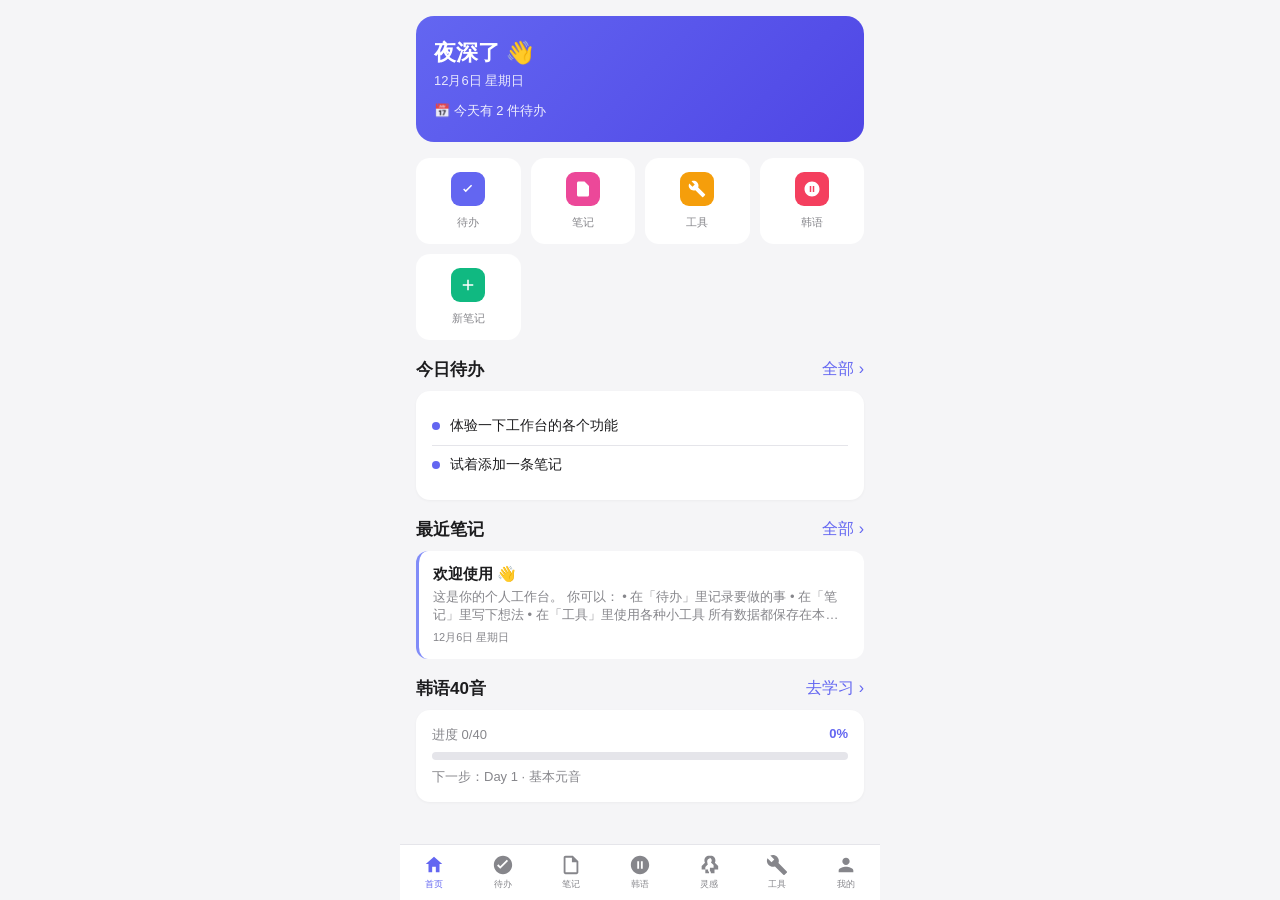
==== index.html @ ff715d76 "fix: 将项目文件移到仓库根目录" ====
<!DOCTYPE html>
<html lang="zh-CN">
<head>
  <meta charset="UTF-8">
  <meta name="viewport" content="width=device-width, initial-scale=1.0, maximum-scale=1.0, user-scalable=no, viewport-fit=cover">
  <meta name="apple-mobile-web-app-capable" content="yes">
  <meta name="apple-mobile-web-app-status-bar-style" content="black-translucent">
  <meta name="theme-color" content="#6366f1">
  <title>我的工作台</title>
  <link rel="stylesheet" href="styles.css?v=2">
  <link rel="preconnect" href="https://fonts.googleapis.com">
</head>
<body>
  <div id="app">
    <!-- 状态栏占位 -->
    <div class="statusbar-safe"></div>

    <!-- 主内容区 -->
    <main class="content" id="content">
      <!-- 各个 Tab 页面会在这里渲染 -->
    </main>

    <!-- 底部 Tab 栏 -->
    <nav class="tabbar" id="tabbar">
      <button class="tab-item active" data-tab="home">
        <svg viewBox="0 0 24 24" class="tab-icon"><path fill="currentColor" d="M12 3l9 8h-3v9h-4v-6h-4v6H6v-9H3l9-8z"/></svg>
        <span>首页</span>
      </button>
      <button class="tab-item" data-tab="todo">
        <svg viewBox="0 0 24 24" class="tab-icon"><path fill="currentColor" d="M9 16.2l-3.5-3.5 1.4-1.4L9 13.4l7.1-7.1 1.4 1.4L9 16.2zM12 2C6.5 2 2 6.5 2 12s4.5 10 10 10 10-4.5 10-10S17.5 2 12 2z"/></svg>
        <span>待办</span>
      </button>
      <button class="tab-item" data-tab="notes">
        <svg viewBox="0 0 24 24" class="tab-icon"><path fill="currentColor" d="M14 2H6c-1.1 0-2 .9-2 2v16c0 1.1.9 2 2 2h12c1.1 0 2-.9 2-2V8l-6-6zm4 18H6V4h7v5h5v11z"/></svg>
        <span>笔记</span>
      </button>
      <button class="tab-item" data-tab="korean">
        <svg viewBox="0 0 24 24" class="tab-icon"><path fill="currentColor" d="M12 2C6.5 2 2 6.5 2 12s4.5 10 10 10 10-4.5 10-10S17.5 2 12 2zm-1 14H9V8h2v8zm4 0h-2V8h2v8z"/></svg>
        <span>韩语</span>
      </button>
      <button class="tab-item" data-tab="inspire">
        <svg viewBox="0 0 24 24" class="tab-icon"><path fill="currentColor" d="M12 2C9.24 2 7 4.24 7 7c0 .89.23 1.72.63 2.45L4 13.08V17h4v4h4v-2h2v2h4v-4h4v-3.92l-3.63-3.63c.4-.73.63-1.56.63-2.45 0-2.76-2.24-5-5-5zm0 2c1.66 0 3 1.34 3 3 0 .56-.15 1.08-.42 1.54l-.42.7 2.84 2.84V15h-4v4h-2v-2H8v-2.92l2.84-2.84-.42-.7C10.15 9.08 10 8.56 10 8c0-1.66 1.34-3 3-3z"/></svg>
        <span>灵感</span>
      </button>
      <button class="tab-item" data-tab="tools">
        <svg viewBox="0 0 24 24" class="tab-icon"><path fill="currentColor" d="M22.7 19l-9.1-9.1c.9-2.3.4-5-1.5-6.9-2-2-5-2.4-7.4-1.3L9 6 6 9 1.6 4.7C.4 7.1.9 10.1 2.9 12.1c1.9 1.9 4.6 2.4 6.9 1.5l9.1 9.1c.4.4 1 .4 1.4 0l2.3-2.3c.5-.4.5-1.1.1-1.4z"/></svg>
        <span>工具</span>
      </button>
      <button class="tab-item" data-tab="me">
        <svg viewBox="0 0 24 24" class="tab-icon"><path fill="currentColor" d="M12 12c2.2 0 4-1.8 4-4s-1.8-4-4-4-4 1.8-4 4 1.8 4 4 4zm0 2c-2.7 0-8 1.3-8 4v2h16v-2c0-2.7-5.3-4-8-4z"/></svg>
        <span>我的</span>
      </button>
    </nav>

    <!-- 底部安全区 -->
    <div class="home-indicator"></div>
  </div>

  <!-- 全局 toast -->
  <div class="toast" id="toast"></div>

  <script src="hangul-data.js?v=3"></script>
  <script src="inspire-data.js"></script>
  <script src="app.js?v=3"></script>
</body>
</html>
---- styles.css ----
/* ===== 全局重置 ===== */
* {
  margin: 0;
  padding: 0;
  box-sizing: border-box;
  -webkit-tap-highlight-color: transparent;
}

:root {
  --primary: #6366f1;
  --primary-light: #818cf8;
  --primary-dark: #4f46e5;
  --bg: #f5f5f7;
  --card: #ffffff;
  --text: #1d1d1f;
  --text-secondary: #86868b;
  --border: #e5e5ea;
  --danger: #ff3b30;
  --success: #34c759;
  --warning: #ff9500;
  --tabbar-h: 56px;
  --safe-top: env(safe-area-inset-top, 0px);
  --safe-bottom: env(safe-area-inset-bottom, 0px);
}

html, body {
  height: 100%;
  font-family: -apple-system, BlinkMacSystemFont, "PingFang SC", "Helvetica Neue", "Segoe UI", Roboto, sans-serif;
  font-size: 16px;
  color: var(--text);
  background: var(--bg);
  overflow: hidden;
  -webkit-font-smoothing: antialiased;
}

#app {
  display: flex;
  flex-direction: column;
  height: 100vh;
  height: 100dvh;
  max-width: 480px;
  margin: 0 auto;
  background: var(--bg);
  position: relative;
}

/* ===== 状态栏占位 ===== */
.statusbar-safe {
  height: var(--safe-top);
  background: var(--primary);
  flex-shrink: 0;
}

/* ===== 主内容区 ===== */
.content {
  flex: 1;
  overflow-y: auto;
  overflow-x: hidden;
  -webkit-overflow-scrolling: touch;
  padding-bottom: calc(var(--tabbar-h) + var(--safe-bottom) + 8px);
}

.content::-webkit-scrollbar { display: none; }

/* 页面通用 */
.page { padding: 16px; display: none; animation: fadeIn .25s ease; }
.page.active { display: block; }

@keyframes fadeIn {
  from { opacity: 0; transform: translateY(6px); }
  to { opacity: 1; transform: translateY(0); }
}

.page-title {
  font-size: 28px;
  font-weight: 700;
  margin-bottom: 4px;
  letter-spacing: -0.5px;
}
.page-subtitle {
  font-size: 14px;
  color: var(--text-secondary);
  margin-bottom: 20px;
}

/* ===== 卡片 ===== */
.card {
  background: var(--card);
  border-radius: 14px;
  padding: 16px;
  margin-bottom: 12px;
  box-shadow: 0 1px 3px rgba(0,0,0,0.04);
}

/* ===== 首页 ===== */
.greeting-card {
  background: linear-gradient(135deg, var(--primary) 0%, var(--primary-dark) 100%);
  color: #fff;
  border-radius: 18px;
  padding: 22px 18px;
  margin-bottom: 16px;
}
.greeting-card .hello { font-size: 22px; font-weight: 700; margin-bottom: 4px; }
.greeting-card .date { font-size: 13px; opacity: .85; }
.greeting-card .weather { margin-top: 12px; font-size: 13px; opacity: .9; display: flex; align-items: center; gap: 6px; }

.quick-grid {
  display: grid;
  grid-template-columns: repeat(4, 1fr);
  gap: 10px;
  margin-bottom: 16px;
}
.quick-item {
  background: var(--card);
  border-radius: 14px;
  padding: 14px 6px;
  text-align: center;
  cursor: pointer;
  transition: transform .12s;
  border: none;
  font: inherit;
  color: var(--text);
}
.quick-item:active { transform: scale(.94); }
.quick-item .qi-icon {
  width: 34px; height: 34px;
  border-radius: 9px;
  display: flex; align-items: center; justify-content: center;
  margin: 0 auto 6px;
  color: #fff;
}
.quick-item .qi-icon svg { width: 18px; height: 18px; fill: currentColor; }
.quick-item span { font-size: 11px; color: var(--text-secondary); }

.section-header {
  display: flex; justify-content: space-between; align-items: center;
  margin: 18px 0 10px;
}
.section-header h3 { font-size: 17px; font-weight: 600; }
.section-header .more { font-size: 13px; color: var(--primary); background: none; border: none; font: inherit; }

/* 待办列表预览 */
.todo-preview-item {
  display: flex; align-items: center; gap: 10px;
  padding: 10px 0;
  border-bottom: 1px solid var(--border);
}
.todo-preview-item:last-child { border-bottom: none; }
.todo-preview-item .dot { width: 8px; height: 8px; border-radius: 50%; background: var(--primary); flex-shrink: 0; }
.todo-preview-item.done .dot { background: var(--success); }
.todo-preview-item .txt { flex: 1; font-size: 14px; }
.todo-preview-item.done .txt { color: var(--text-secondary); text-decoration: line-through; }

/* ===== 待办页 ===== */
.todo-input-row {
  display: flex; gap: 8px; margin-bottom: 14px;
}
.todo-input-row input {
  flex: 1;
  border: 1.5px solid var(--border);
  border-radius: 10px;
  padding: 11px 14px;
  font-size: 15px;
  font-family: inherit;
  background: var(--card);
  color: var(--text);
  outline: none;
  transition: border-color .2s;
}
.todo-input-row input:focus { border-color: var(--primary); }
.todo-input-row button {
  background: var(--primary); color: #fff;
  border: none; border-radius: 10px;
  padding: 0 18px; font-size: 15px; font-weight: 600;
  font-family: inherit; cursor: pointer;
}
.todo-input-row button:active { background: var(--primary-dark); }

.todo-list { list-style: none; }
.todo-item {
  display: flex; align-items: center; gap: 12px;
  background: var(--card);
  border-radius: 12px;
  padding: 13px 14px;
  margin-bottom: 8px;
  animation: slideIn .2s ease;
}
@keyframes slideIn { from { opacity: 0; transform: translateX(-8px); } to { opacity: 1; transform: translateX(0); } }
.todo-item .check {
  width: 22px; height: 22px;
  border: 2px solid var(--border);
  border-radius: 50%;
  flex-shrink: 0;
  cursor: pointer;
  display: flex; align-items: center; justify-content: center;
  transition: all .2s;
}
.todo-item .check.done {
  background: var(--success); border-color: var(--success);
}
.todo-item .check.done svg { width: 12px; height: 12px; fill: #fff; }
.todo-item .check:not(.done) svg { display: none; }
.todo-item .todo-text { flex: 1; font-size: 15px; line-height: 1.4; }
.todo-item.done .todo-text { color: var(--text-secondary); text-decoration: line-through; }
.todo-item .del {
  background: none; border: none; color: var(--danger);
  font-size: 20px; cursor: pointer; padding: 4px 8px;
  opacity: 0; transition: opacity .2s;
}
.todo-item:active .del, .todo-item:hover .del { opacity: .7; }

.todo-empty {
  text-align: center; padding: 60px 20px; color: var(--text-secondary);
}
.todo-empty svg { width: 56px; height: 56px; fill: var(--border); margin-bottom: 12px; }

.todo-filter {
  display: flex; gap: 8px; margin-bottom: 14px; overflow-x: auto;
}
.todo-filter button {
  background: var(--card); border: 1px solid var(--border);
  border-radius: 16px; padding: 6px 14px; font-size: 13px;
  font-family: inherit; color: var(--text-secondary); white-space: nowrap; cursor: pointer;
}
.todo-filter button.active { background: var(--primary); color: #fff; border-color: var(--primary); }

/* ===== 笔记页 ===== */
.note-new {
  width: 100%; background: var(--primary); color: #fff;
  border: none; border-radius: 12px; padding: 13px;
  font-size: 15px; font-weight: 600; font-family: inherit;
  margin-bottom: 14px; cursor: pointer;
}
.note-new:active { background: var(--primary-dark); }

.note-item {
  background: var(--card); border-radius: 12px;
  padding: 14px; margin-bottom: 10px; cursor: pointer;
  border-left: 3px solid var(--primary-light);
}
.note-item .note-title { font-size: 15px; font-weight: 600; margin-bottom: 4px; }
.note-item .note-preview { font-size: 13px; color: var(--text-secondary); line-height: 1.4;
  display: -webkit-box; -webkit-line-clamp: 2; -webkit-box-orient: vertical; overflow: hidden; }
.note-item .note-date { font-size: 11px; color: var(--text-secondary); margin-top: 6px; }

/* 笔记编辑弹层 */
.modal-mask {
  position: fixed; inset: 0; background: rgba(0,0,0,.4);
  display: none; align-items: flex-end; justify-content: center;
  z-index: 100;
}
.modal-mask.show { display: flex; }
.modal {
  background: var(--card); width: 100%; max-width: 480px;
  border-radius: 18px 18px 0 0; padding: 18px;
  padding-bottom: calc(18px + var(--safe-bottom));
  animation: slideUp .25s ease;
}
@keyframes slideUp { from { transform: translateY(100%); } to { transform: translateY(0); } }
.modal-handle { width: 36px; height: 4px; background: var(--border); border-radius: 2px; margin: 0 auto 14px; }
.modal h3 { font-size: 17px; margin-bottom: 12px; text-align: center; }
.modal input, .modal textarea {
  width: 100%; border: 1.5px solid var(--border); border-radius: 10px;
  padding: 11px 14px; font-size: 15px; font-family: inherit;
  margin-bottom: 10px; background: var(--bg); color: var(--text); outline: none;
  resize: none;
}
.modal input:focus, .modal textarea:focus { border-color: var(--primary); }
.modal textarea { min-height: 140px; line-height: 1.5; }
.modal-actions { display: flex; gap: 10px; margin-top: 6px; }
.modal-actions button {
  flex: 1; padding: 12px; border-radius: 10px; font-size: 15px;
  font-weight: 600; font-family: inherit; cursor: pointer; border: none;
}
.btn-cancel { background: var(--bg); color: var(--text-secondary); }
.btn-save { background: var(--primary); color: #fff; }

/* ===== 工具页 ===== */
.tool-grid {
  display: grid; grid-template-columns: repeat(2, 1fr); gap: 12px;
}
.tool-card {
  background: var(--card); border-radius: 14px; padding: 18px 14px;
  text-align: center; cursor: pointer; transition: transform .12s;
  border: none; font: inherit; color: var(--text);
}
.tool-card:active { transform: scale(.95); }
.tool-card .tc-icon {
  width: 44px; height: 44px; border-radius: 12px;
  margin: 0 auto 10px; display: flex; align-items: center; justify-content: center;
  color: #fff;
}
.tool-card .tc-icon svg { width: 22px; height: 22px; fill: currentColor; }
.tool-card .tc-name { font-size: 14px; font-weight: 600; margin-bottom: 2px; }
.tool-card .tc-desc { font-size: 11px; color: var(--text-secondary); }

/* 工具结果展示 */
.tool-result {
  background: var(--card); border-radius: 12px; padding: 16px;
  margin-top: 14px; font-size: 14px; line-height: 1.6; white-space: pre-wrap;
  display: none;
}
.tool-result.show { display: block; }

/* ===== 我的页 ===== */
.profile-card {
  display: flex; align-items: center; gap: 14px;
  background: linear-gradient(135deg, var(--primary) 0%, var(--primary-dark) 100%);
  color: #fff; border-radius: 18px; padding: 20px; margin-bottom: 16px;
}
.avatar {
  width: 56px; height: 56px; border-radius: 50%;
  background: rgba(255,255,255,.25); display: flex; align-items: center; justify-content: center;
  font-size: 24px; font-weight: 700;
}
.profile-info .name { font-size: 18px; font-weight: 700; }
.profile-info .sub { font-size: 12px; opacity: .85; margin-top: 2px; }

.stats-row { display: flex; gap: 10px; margin-bottom: 16px; }
.stat-card {
  flex: 1; background: var(--card); border-radius: 14px; padding: 14px; text-align: center;
}
.stat-card .num { font-size: 24px; font-weight: 700; color: var(--primary); }
.stat-card .label { font-size: 12px; color: var(--text-secondary); margin-top: 2px; }

.menu-list { background: var(--card); border-radius: 14px; overflow: hidden; }
.menu-item {
  display: flex; align-items: center; gap: 12px;
  padding: 14px 16px; border-bottom: 1px solid var(--border);
  cursor: pointer; font-size: 15px;
}
.menu-item:last-child { border-bottom: none; }
.menu-item:active { background: var(--bg); }
.menu-item .mi-icon { width: 28px; height: 28px; border-radius: 7px; display: flex; align-items: center; justify-content: center; color: #fff; }
.menu-item .mi-icon svg { width: 15px; height: 15px; fill: currentColor; }
.menu-item .mi-text { flex: 1; }
.menu-item .mi-arrow { color: var(--text-secondary); font-size: 18px; }

/* ===== 底部 Tab 栏 ===== */
.tabbar {
  display: flex;
  height: var(--tabbar-h);
  background: rgba(255,255,255,.92);
  backdrop-filter: blur(20px);
  -webkit-backdrop-filter: blur(20px);
  border-top: 0.5px solid var(--border);
  flex-shrink: 0;
  position: relative;
  z-index: 10;
}
.tab-item {
  flex: 1;
  display: flex; flex-direction: column; align-items: center; justify-content: center;
  gap: 2px;
  background: none; border: none;
  color: var(--text-secondary);
  cursor: pointer;
  font-family: inherit;
  transition: color .15s;
}
.tab-item .tab-icon { width: 22px; height: 22px; fill: currentColor; }
.tab-item span { font-size: 9px; }
.tab-item.active { color: var(--primary); }

.home-indicator { height: var(--safe-bottom); background: rgba(255,255,255,.92); flex-shrink: 0; }

/* ===== Toast ===== */
.toast {
  position: fixed; bottom: calc(var(--tabbar-h) + var(--safe-bottom) + 24px);
  left: 50%; transform: translateX(-50%) translateY(20px);
  background: rgba(0,0,0,.78); color: #fff;
  padding: 10px 20px; border-radius: 20px;
  font-size: 14px; opacity: 0; pointer-events: none;
  transition: all .25s; z-index: 200;
  max-width: 80%; text-align: center;
}
.toast.show { opacity: 1; transform: translateX(-50%) translateY(0); }

/* 颜色辅助 */
.bg-indigo { background: #6366f1; }
.bg-pink { background: #ec4899; }
.bg-green { background: #10b981; }
.bg-orange { background: #f59e0b; }
.bg-blue { background: #3b82f6; }
.bg-purple { background: #8b5cf6; }
.bg-cyan { background: #06b6d4; }
.bg-red { background: #ef4444; }
.bg-teal { background: #14b8a6; }
.bg-rose { background: #f43f5e; }

/* ===== 韩语学习页 ===== */
.kr-overview {
  background: linear-gradient(135deg, #f43f5e 0%, #be123c 100%);
  color: #fff; border-radius: 18px; padding: 22px 18px; margin-bottom: 16px;
}
.kr-overview .kr-title { font-size: 22px; font-weight: 700; margin-bottom: 4px; }
.kr-overview .kr-sub { font-size: 13px; opacity: .85; margin-bottom: 14px; }
.kr-progress { background: rgba(255,255,255,.2); border-radius: 10px; height: 8px; overflow: hidden; margin-bottom: 6px; }
.kr-progress-bar { background: #fff; height: 100%; border-radius: 10px; transition: width .4s ease; }
.kr-progress-text { font-size: 12px; opacity: .9; display: flex; justify-content: space-between; }

.kr-day-list { display: flex; flex-direction: column; gap: 10px; }
.kr-day-card {
  background: var(--card); border-radius: 14px; padding: 14px 16px;
  display: flex; align-items: center; gap: 12px; cursor: pointer;
  transition: transform .12s; border: 1.5px solid transparent;
}
.kr-day-card:active { transform: scale(.98); }
.kr-day-card.done { border-color: var(--success); background: #f0fdf4; }
.kr-day-card.current { border-color: var(--primary); }
.kr-day-card.locked { opacity: .5; }
.kr-day-num {
  width: 40px; height: 40px; border-radius: 12px; flex-shrink: 0;
  display: flex; align-items: center; justify-content: center;
  font-size: 16px; font-weight: 700; color: #fff; background: var(--text-secondary);
}
.kr-day-card.done .kr-day-num { background: var(--success); }
.kr-day-card.current .kr-day-num { background: var(--primary); }
.kr-day-info { flex: 1; min-width: 0; }
.kr-day-info .kr-day-title { font-size: 15px; font-weight: 600; }
.kr-day-info .kr-day-meta { font-size: 12px; color: var(--text-secondary); margin-top: 2px; }
.kr-day-status { font-size: 20px; }

/* 字母卡片区 */
.kr-section-title { font-size: 17px; font-weight: 600; margin: 18px 0 12px; }
.kr-letters { display: grid; grid-template-columns: repeat(2, 1fr); gap: 10px; }
.kr-letter-card {
  background: var(--card); border-radius: 14px; padding: 16px 12px;
  text-align: center; position: relative; cursor: pointer;
  transition: transform .12s; border: 1.5px solid transparent;
}
.kr-letter-card:active { transform: scale(.95); }
.kr-letter-card.flipped { background: linear-gradient(135deg, #f43f5e 0%, #be123c 100%); color: #fff; }
.kr-letter-card.flipped .kr-lc-sound,
.kr-letter-card.flipped .kr-lc-roman,
.kr-letter-card.flipped .kr-lc-ex { color: rgba(255,255,255,.9); }
.kr-lc-letter { font-size: 40px; font-weight: 700; line-height: 1; margin-bottom: 6px; }
.kr-lc-sound { font-size: 13px; color: var(--text-secondary); }
.kr-lc-roman { font-size: 12px; color: var(--primary); font-weight: 600; margin-top: 2px; }
.kr-lc-ex { font-size: 11px; color: var(--text-secondary); margin-top: 6px; line-height: 1.3; }
.kr-lc-zh { font-size: 16px; font-weight: 700; color: #fef08a; margin-top: 4px; }
.kr-lc-tip { font-size: 11px; color: rgba(255,255,255,.75); margin-top: 4px; line-height: 1.35; padding: 0 2px; }
.kr-lc-type { position: absolute; top: 6px; right: 8px; font-size: 9px; color: var(--text-secondary); background: var(--bg); padding: 1px 6px; border-radius: 8px; }

.kr-tip {
  background: #fff7ed; border-left: 3px solid #f59e0b;
  border-radius: 8px; padding: 12px 14px; margin-bottom: 14px;
  font-size: 13px; line-height: 1.5; color: #92400e;
}

.kr-practice-list { display: flex; flex-direction: column; gap: 8px; }
.kr-practice-item {
  background: var(--card); border-radius: 12px; padding: 14px;
  display: flex; align-items: center; gap: 14px;
}
.kr-practice-item .kr-pw { font-size: 28px; font-weight: 700; min-width: 80px; }
.kr-practice-item .kr-pi { flex: 1; }
.kr-practice-item .kr-pr { font-size: 13px; color: var(--primary); font-weight: 600; }
.kr-practice-item .kr-pm { font-size: 12px; color: var(--text-secondary); margin-top: 2px; }

.kr-complete-btn {
  width: 100%; background: var(--success); color: #fff;
  border: none; border-radius: 12px; padding: 14px;
  font-size: 15px; font-weight: 600; font-family: inherit;
  margin-top: 16px; cursor: pointer;
}
.kr-complete-btn:active { background: #059669; }
.kr-complete-btn:disabled { background: var(--border); color: var(--text-secondary); cursor: not-allowed; }

.kr-back {
  background: none; border: none; color: var(--primary);
  font-size: 14px; font-family: inherit; margin-bottom: 12px; cursor: pointer;
  display: flex; align-items: center; gap: 4px;
}

.kr-quiz { background: var(--card); border-radius: 14px; padding: 18px; margin-top: 14px; }
.kr-quiz-q { font-size: 15px; margin-bottom: 14px; text-align: center; }
.kr-quiz-letter { font-size: 56px; font-weight: 700; text-align: center; color: var(--primary); margin: 8px 0 18px; }
.kr-quiz-options { display: grid; grid-template-columns: 1fr 1fr; gap: 8px; }
.kr-quiz-opt {
  background: var(--bg); border: 1.5px solid var(--border); border-radius: 10px;
  padding: 12px; font-size: 14px; font-family: inherit; cursor: pointer;
  transition: all .15s;
}
.kr-quiz-opt:active { transform: scale(.96); }
.kr-quiz-opt.correct { background: #f0fdf4; border-color: var(--success); color: var(--success); }
.kr-quiz-opt.wrong { background: #fef2f2; border-color: var(--danger); color: var(--danger); }

/* 字母卡内朗读按钮 */
.kr-card-speak {
  background: rgba(255,255,255,.25);
  border: 1px solid rgba(255,255,255,.4);
  color: #fff;
  border-radius: 14px;
  padding: 5px 12px;
  font-size: 12px;
  font-family: inherit;
  margin-top: 8px;
  cursor: pointer;
}
.kr-card-speak:active { transform: scale(.92); }

/* 练习词朗读按钮 */
.kr-play-btn {
  background: var(--bg);
  border: none;
  border-radius: 50%;
  width: 38px; height: 38px;
  font-size: 18px;
  cursor: pointer;
  flex-shrink: 0;
  transition: transform .12s;
}
.kr-play-btn:active { transform: scale(.88); background: var(--primary); color: #fff; }

.kr-quiz-play {
  background: var(--primary) !important;
  color: #fff !important;
}
.kr-quiz-play:active { transform: scale(.9); }

/* ===== 跟读录音对比 ===== */
.kr-card-actions {
  display: flex; gap: 4px; justify-content: center; margin-top: 8px;
}
.kr-card-actions .kr-card-speak,
.kr-card-actions .kr-card-rec,
.kr-card-actions .kr-card-raw {
  background: rgba(255,255,255,.25);
  border: 1px solid rgba(255,255,255,.4);
  color: #fff;
  border-radius: 12px;
  padding: 5px 4px;
  font-size: 10px;
  font-family: inherit;
  cursor: pointer;
  flex: 1;
}
.kr-card-actions .kr-card-speak:active,
.kr-card-actions .kr-card-rec:active,
.kr-card-actions .kr-card-raw:active { transform: scale(.92); }

.kr-practice-actions { display: flex; gap: 6px; flex-shrink: 0; }
.kr-rec-sm { background: #fef2f2 !important; }
.kr-rec-sm:active { background: var(--danger) !important; color: #fff !important; }

/* 录音面板 */
.rec-panel { max-height: 85vh; overflow-y: auto; }

.rec-letter-display {
  display: flex; align-items: center; gap: 16px;
  background: linear-gradient(135deg, #f43f5e 0%, #be123c 100%);
  color: #fff; border-radius: 14px; padding: 16px; margin-bottom: 14px;
}
.rec-letter-big { font-size: 48px; font-weight: 700; line-height: 1; }
.rec-letter-info { flex: 1; }
.rec-letter-info .rec-roman { font-size: 15px; font-weight: 600; opacity: .95; }
.rec-letter-info .rec-sound { font-size: 13px; opacity: .85; margin: 2px 0; }
.rec-letter-info .rec-ex { font-size: 12px; opacity: .75; }

.rec-wave-wrap {
  background: #1e1b4b; border-radius: 12px; padding: 8px;
  margin-bottom: 14px; min-height: 96px;
  display: flex; flex-direction: column; align-items: center; justify-content: center;
  position: relative;
}
.rec-wave-wrap canvas { width: 100%; max-width: 280px; height: 80px; border-radius: 8px; }
.rec-wave-placeholder {
  position: absolute; color: #818cf8; font-size: 13px;
}

.rec-controls { display: flex; gap: 8px; flex-wrap: wrap; margin-bottom: 12px; }
.rec-btn {
  flex: 1; min-width: 72px;
  border: none; border-radius: 10px; padding: 10px 6px;
  font-size: 13px; font-weight: 600; font-family: inherit; cursor: pointer;
  transition: transform .12s;
}
.rec-btn:active { transform: scale(.96); }
.rec-btn-primary { background: var(--primary); color: #fff; }
.rec-btn-danger { background: var(--danger); color: #fff; width: 100%; flex: none; }
.rec-btn-ghost { background: var(--bg); color: var(--text); border: 1.5px solid var(--border); }

.rec-tip {
  background: #eff6ff; border-left: 3px solid #3b82f6;
  border-radius: 8px; padding: 10px 12px; margin-bottom: 12px;
  font-size: 12px; line-height: 1.5; color: #1e40af;
}

/* ===== 灵感页 ===== */
.inspire-concept-card {
  background: linear-gradient(135deg, #7c3aed 0%, #ec4899 100%);
  color: #fff; border-radius: 18px; padding: 20px 18px; margin-bottom: 16px;
}
.inspire-concept-label { font-size: 12px; opacity: .85; margin-bottom: 6px; }
.inspire-concept-title { font-size: 22px; font-weight: 700; margin-bottom: 8px; }
.inspire-concept-desc { font-size: 13px; line-height: 1.6; opacity: .95; }

.inspire-art-card {
  background: var(--card); border-radius: 14px; overflow: hidden;
  margin-bottom: 12px; box-shadow: 0 1px 3px rgba(0,0,0,.06);
}
.inspire-art-card img { width: 100%; display: block; max-height: 300px; object-fit: cover; background: #f3f4f6; }
.inspire-art-info { padding: 12px 14px; }
.inspire-art-title { font-size: 15px; font-weight: 600; margin-bottom: 2px; }
.inspire-art-artist { font-size: 12px; color: var(--text-secondary); line-height: 1.4; }
.inspire-art-meta { font-size: 11px; color: var(--text-secondary); margin-top: 4px; }

.inspire-photo-card {
  background: var(--card); border-radius: 14px; overflow: hidden;
  margin-bottom: 16px; box-shadow: 0 1px 3px rgba(0,0,0,.06);
}
.inspire-photo-info { padding: 10px 14px; font-size: 12px; color: var(--text-secondary); }

.inspire-sites { display: flex; flex-direction: column; gap: 8px; }
.inspire-site-card {
  display: flex; align-items: center; gap: 12px;
  background: var(--card); border-radius: 12px; padding: 12px 14px;
  text-decoration: none; color: var(--text); transition: transform .12s;
}
.inspire-site-card:active { transform: scale(.98); }
.inspire-site-icon {
  width: 38px; height: 38px; border-radius: 10px; flex-shrink: 0;
  display: flex; align-items: center; justify-content: center;
  color: #fff; font-size: 16px; font-weight: 700;
}
.inspire-site-info { flex: 1; min-width: 0; }
.inspire-site-name { font-size: 14px; font-weight: 600; }
.inspire-site-desc { font-size: 12px; color: var(--text-secondary); margin-top: 1px; }
.inspire-site-cat { font-size: 10px; color: var(--text-secondary); background: var(--bg); padding: 3px 8px; border-radius: 8px; flex-shrink: 0; }

.inspire-tip-card {
  background: #fdf4ff; border-left: 3px solid #a855f7;
  border-radius: 8px; padding: 12px 14px; margin-top: 16px;
  font-size: 13px; line-height: 1.7; color: #6b21a8;
}
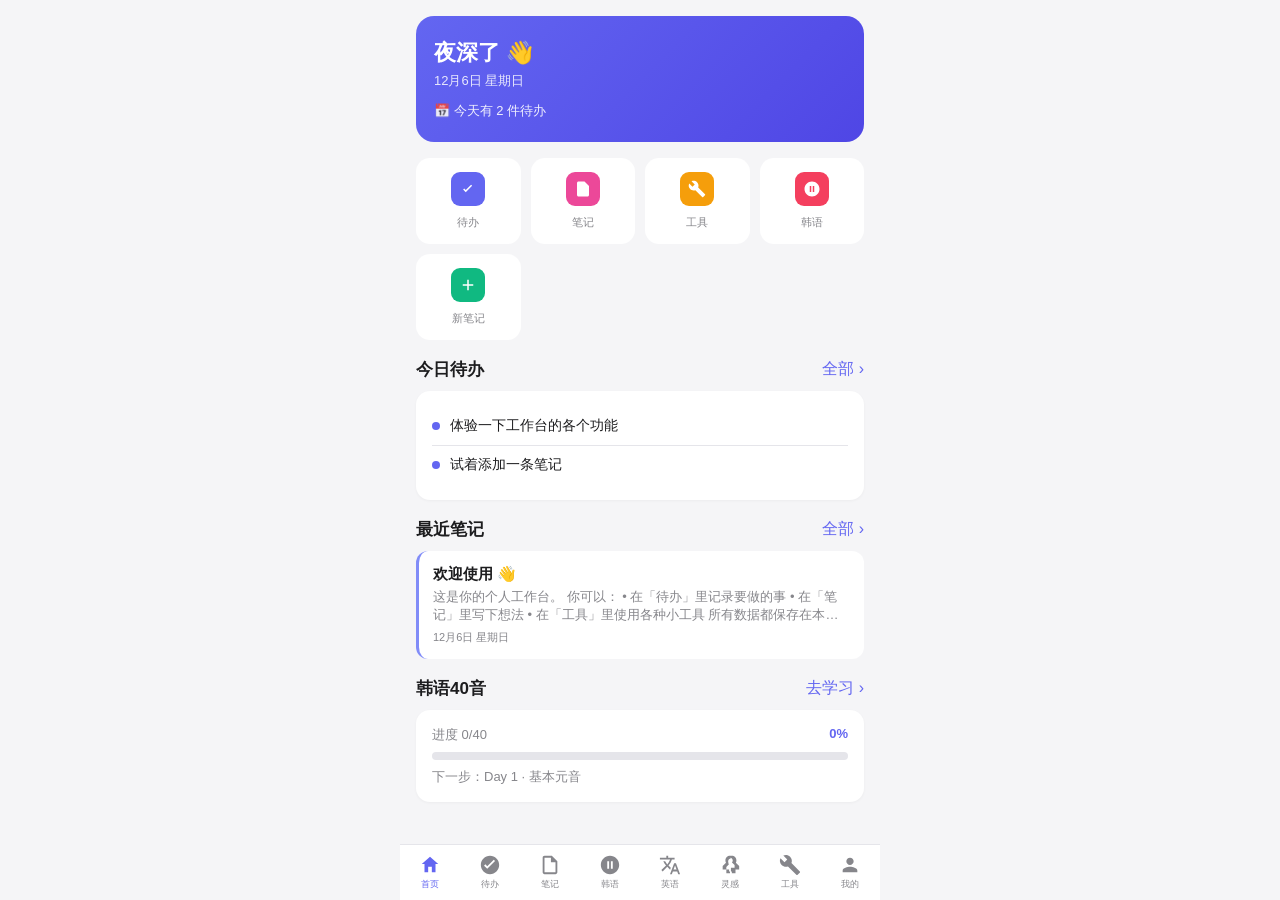
==== commit 4a243fd9: "feat: 新增英语重启计划Tab - 6个月学习路线+场景对话+跟读+词汇" ====
--- a/index.html
+++ b/index.html
@@ -38,6 +38,10 @@
         <svg viewBox="0 0 24 24" class="tab-icon"><path fill="currentColor" d="M12 2C6.5 2 2 6.5 2 12s4.5 10 10 10 10-4.5 10-10S17.5 2 12 2zm-1 14H9V8h2v8zm4 0h-2V8h2v8z"/></svg>
         <span>韩语</span>
       </button>
+      <button class="tab-item" data-tab="english">
+        <svg viewBox="0 0 24 24" class="tab-icon"><path fill="currentColor" d="M12.87 15.07l-2.54-2.51.03-.03c1.74-1.94 2.98-4.17 3.71-6.53H17V4h-7V2H8v2H1v1.99h11.17C11.5 7.92 10.44 9.75 9 11.35 8.07 10.32 7.3 9.19 6.69 8h-2c.73 1.63 1.73 3.17 2.98 4.56l-5.09 5.02L4 19l5-5 3.11 3.11.76-2.04zM18.5 10h-2L12 22h2l1.12-3h4.75L21 22h2l-4.5-12zm-2.62 7l1.62-4.33L19.12 17h-3.24z"/></svg>
+        <span>英语</span>
+      </button>
       <button class="tab-item" data-tab="inspire">
         <svg viewBox="0 0 24 24" class="tab-icon"><path fill="currentColor" d="M12 2C9.24 2 7 4.24 7 7c0 .89.23 1.72.63 2.45L4 13.08V17h4v4h4v-2h2v2h4v-4h4v-3.92l-3.63-3.63c.4-.73.63-1.56.63-2.45 0-2.76-2.24-5-5-5zm0 2c1.66 0 3 1.34 3 3 0 .56-.15 1.08-.42 1.54l-.42.7 2.84 2.84V15h-4v4h-2v-2H8v-2.92l2.84-2.84-.42-.7C10.15 9.08 10 8.56 10 8c0-1.66 1.34-3 3-3z"/></svg>
         <span>灵感</span>
@@ -61,6 +65,7 @@
 
   <script src="hangul-data.js?v=3"></script>
   <script src="inspire-data.js"></script>
+  <script src="english-data.js"></script>
   <script src="app.js?v=3"></script>
 </body>
 </html>
--- a/styles.css
+++ b/styles.css
@@ -634,3 +634,75 @@
   border-radius: 8px; padding: 12px 14px; margin-top: 16px;
   font-size: 13px; line-height: 1.7; color: #6b21a8;
 }
+
+/* ===== 英语学习页 ===== */
+.en-overview {
+  background: linear-gradient(135deg, #2563eb 0%, #1d4ed8 100%);
+  color: #fff; border-radius: 18px; padding: 22px 18px; margin-bottom: 16px;
+}
+.en-overview .en-title { font-size: 22px; font-weight: 700; margin-bottom: 4px; }
+.en-overview .en-sub { font-size: 13px; opacity: .85; margin-bottom: 14px; }
+.en-progress { background: rgba(255,255,255,.2); border-radius: 10px; height: 8px; overflow: hidden; margin-bottom: 6px; }
+.en-progress-bar { background: #fff; height: 100%; border-radius: 10px; transition: width .4s; }
+.en-progress-text { font-size: 12px; opacity: .9; display: flex; justify-content: space-between; }
+
+.en-quick-grid { display: grid; grid-template-columns: repeat(3, 1fr); gap: 10px; margin-bottom: 16px; }
+.en-quick-card {
+  background: var(--card); border: none; border-radius: 14px; padding: 16px 8px;
+  text-align: center; cursor: pointer; font-family: inherit; transition: transform .12s;
+}
+.en-quick-card:active { transform: scale(.94); }
+.en-qc-icon { width: 40px; height: 40px; border-radius: 12px; margin: 0 auto 8px; display: flex; align-items: center; justify-content: center; font-size: 20px; }
+.en-qc-name { font-size: 13px; font-weight: 600; margin-bottom: 2px; }
+.en-qc-desc { font-size: 10px; color: var(--text-secondary); }
+
+.en-checkin-btn {
+  width: 100%; background: var(--primary); color: #fff; border: none;
+  border-radius: 12px; padding: 14px; font-size: 15px; font-weight: 600;
+  font-family: inherit; cursor: pointer; margin-bottom: 14px;
+}
+.en-checkin-btn:active { background: var(--primary-dark); }
+.en-checkin-btn.done { background: var(--success); }
+
+.en-tip-card {
+  background: #eff6ff; border-left: 3px solid #2563eb;
+  border-radius: 8px; padding: 12px 14px; font-size: 13px; line-height: 1.7; color: #1e40af;
+}
+
+.en-scene-card {
+  background: var(--card); border-radius: 14px; padding: 16px; margin-bottom: 12px;
+  border-left: 4px solid var(--primary);
+}
+.en-scene-label { font-size: 12px; color: var(--primary); font-weight: 600; margin-bottom: 8px; }
+.en-scene-en { font-size: 18px; font-weight: 600; line-height: 1.4; margin-bottom: 4px; }
+.en-scene-zh { font-size: 13px; color: var(--text-secondary); margin-bottom: 10px; }
+.en-scene-actions { display: flex; gap: 8px; }
+.en-play-btn, .en-rec-btn {
+  background: var(--bg); border: 1px solid var(--border); border-radius: 10px;
+  padding: 8px 14px; font-size: 13px; font-family: inherit; cursor: pointer; color: var(--text);
+}
+.en-play-btn:active { background: var(--primary); color: #fff; border-color: var(--primary); }
+.en-rec-btn:active { background: var(--danger); color: #fff; border-color: var(--danger); }
+
+.en-scene-nav { display: flex; gap: 10px; margin-top: 14px; }
+.en-nav-btn {
+  flex: 1; background: var(--card); border: 1px solid var(--border);
+  border-radius: 10px; padding: 12px; font-size: 14px; font-family: inherit; cursor: pointer;
+}
+.en-nav-btn:disabled { opacity: .4; }
+.en-nav-btn:active:not(:disabled) { background: var(--primary); color: #fff; border-color: var(--primary); }
+
+.en-word-card {
+  background: var(--card); border-radius: 12px; padding: 14px; margin-bottom: 10px;
+}
+.en-word-header { display: flex; justify-content: space-between; align-items: center; margin-bottom: 4px; }
+.en-word-en { font-size: 20px; font-weight: 700; color: var(--primary); }
+.en-word-play { background: var(--bg); border: none; border-radius: 50%; width: 32px; height: 32px; font-size: 14px; cursor: pointer; }
+.en-word-play:active { background: var(--primary); color: #fff; }
+.en-word-zh { font-size: 14px; color: var(--text); margin-bottom: 6px; }
+.en-word-example { font-size: 13px; color: var(--text-secondary); font-style: italic; background: var(--bg); padding: 8px 10px; border-radius: 8px; }
+
+.en-rec-text {
+  font-size: 18px; font-weight: 600; text-align: center; padding: 16px;
+  background: var(--bg); border-radius: 10px; margin-bottom: 14px; color: var(--primary);
+}
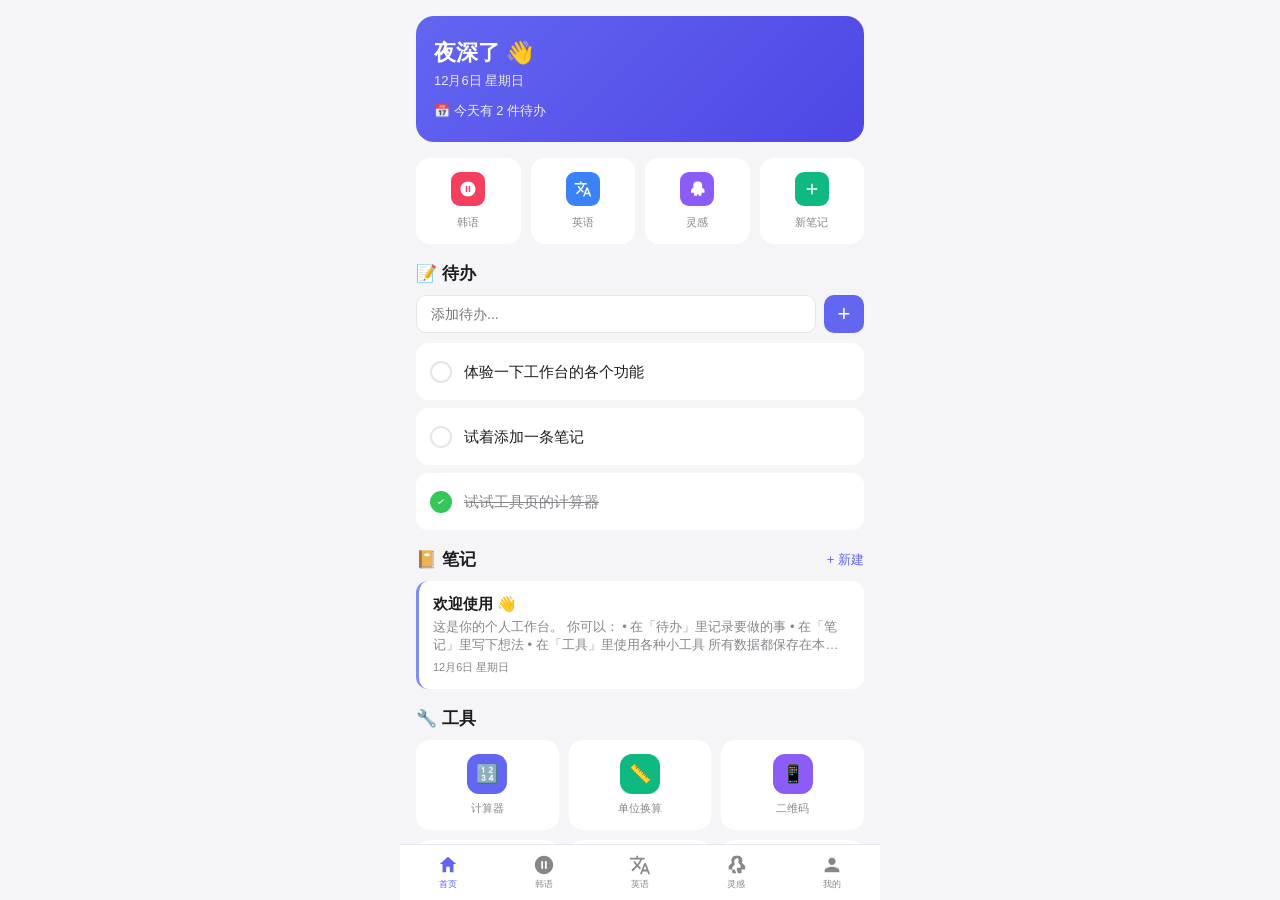
==== commit 5e732209: "refactor: 合并待办/笔记/工具到首页，精简为5个Tab" ====
--- a/index.html
+++ b/index.html
@@ -26,15 +26,7 @@
         <svg viewBox="0 0 24 24" class="tab-icon"><path fill="currentColor" d="M12 3l9 8h-3v9h-4v-6h-4v6H6v-9H3l9-8z"/></svg>
         <span>首页</span>
       </button>
-      <button class="tab-item" data-tab="todo">
-        <svg viewBox="0 0 24 24" class="tab-icon"><path fill="currentColor" d="M9 16.2l-3.5-3.5 1.4-1.4L9 13.4l7.1-7.1 1.4 1.4L9 16.2zM12 2C6.5 2 2 6.5 2 12s4.5 10 10 10 10-4.5 10-10S17.5 2 12 2z"/></svg>
-        <span>待办</span>
-      </button>
-      <button class="tab-item" data-tab="notes">
-        <svg viewBox="0 0 24 24" class="tab-icon"><path fill="currentColor" d="M14 2H6c-1.1 0-2 .9-2 2v16c0 1.1.9 2 2 2h12c1.1 0 2-.9 2-2V8l-6-6zm4 18H6V4h7v5h5v11z"/></svg>
-        <span>笔记</span>
-      </button>
-      <button class="tab-item" data-tab="korean">
+<button class="tab-item" data-tab="korean">
         <svg viewBox="0 0 24 24" class="tab-icon"><path fill="currentColor" d="M12 2C6.5 2 2 6.5 2 12s4.5 10 10 10 10-4.5 10-10S17.5 2 12 2zm-1 14H9V8h2v8zm4 0h-2V8h2v8z"/></svg>
         <span>韩语</span>
       </button>
@@ -46,11 +38,7 @@
         <svg viewBox="0 0 24 24" class="tab-icon"><path fill="currentColor" d="M12 2C9.24 2 7 4.24 7 7c0 .89.23 1.72.63 2.45L4 13.08V17h4v4h4v-2h2v2h4v-4h4v-3.92l-3.63-3.63c.4-.73.63-1.56.63-2.45 0-2.76-2.24-5-5-5zm0 2c1.66 0 3 1.34 3 3 0 .56-.15 1.08-.42 1.54l-.42.7 2.84 2.84V15h-4v4h-2v-2H8v-2.92l2.84-2.84-.42-.7C10.15 9.08 10 8.56 10 8c0-1.66 1.34-3 3-3z"/></svg>
         <span>灵感</span>
       </button>
-      <button class="tab-item" data-tab="tools">
-        <svg viewBox="0 0 24 24" class="tab-icon"><path fill="currentColor" d="M22.7 19l-9.1-9.1c.9-2.3.4-5-1.5-6.9-2-2-5-2.4-7.4-1.3L9 6 6 9 1.6 4.7C.4 7.1.9 10.1 2.9 12.1c1.9 1.9 4.6 2.4 6.9 1.5l9.1 9.1c.4.4 1 .4 1.4 0l2.3-2.3c.5-.4.5-1.1.1-1.4z"/></svg>
-        <span>工具</span>
-      </button>
-      <button class="tab-item" data-tab="me">
+<button class="tab-item" data-tab="me">
         <svg viewBox="0 0 24 24" class="tab-icon"><path fill="currentColor" d="M12 12c2.2 0 4-1.8 4-4s-1.8-4-4-4-4 1.8-4 4 1.8 4 4 4zm0 2c-2.7 0-8 1.3-8 4v2h16v-2c0-2.7-5.3-4-8-4z"/></svg>
         <span>我的</span>
       </button>
--- a/styles.css
+++ b/styles.css
@@ -706,3 +706,30 @@
   font-size: 18px; font-weight: 600; text-align: center; padding: 16px;
   background: var(--bg); border-radius: 10px; margin-bottom: 14px; color: var(--primary);
 }
+
+/* 首页待办输入 */
+.home-todo-input { display: flex; gap: 8px; margin-bottom: 10px; }
+.home-todo-input input {
+  flex: 1; border: 1.5px solid var(--border); border-radius: 10px;
+  padding: 10px 14px; font-size: 14px; font-family: inherit; background: var(--card); outline: none;
+}
+.home-todo-input input:focus { border-color: var(--primary); }
+.home-todo-input button {
+  background: var(--primary); color: #fff; border: none; border-radius: 10px;
+  width: 40px; font-size: 22px; font-family: inherit; cursor: pointer;
+}
+
+/* 首页工具网格 */
+.home-tools-grid {
+  display: grid; grid-template-columns: repeat(3, 1fr); gap: 10px; margin-bottom: 12px;
+}
+.home-tool-card {
+  background: var(--card); border: none; border-radius: 14px; padding: 14px 6px;
+  text-align: center; cursor: pointer; font-family: inherit; transition: transform .12s;
+}
+.home-tool-card:active { transform: scale(.94); }
+.home-tool-icon {
+  width: 40px; height: 40px; border-radius: 12px; margin: 0 auto 6px;
+  display: flex; align-items: center; justify-content: center; font-size: 18px; color: #fff;
+}
+.home-tool-card span { font-size: 11px; color: var(--text-secondary); }
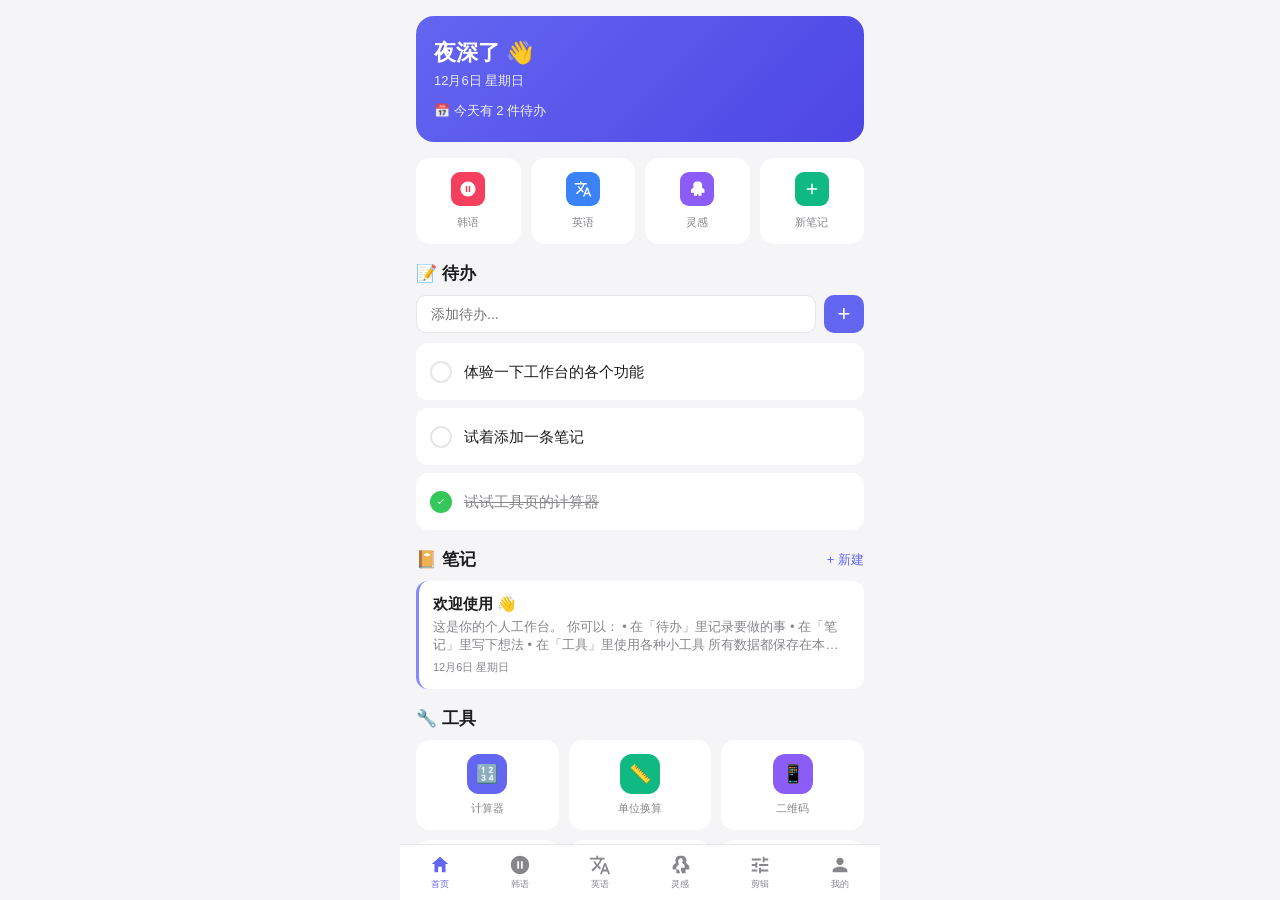
==== commit 976825e1: "fix: 修复剪辑Tab未显示的问题" ====
--- a/index.html
+++ b/index.html
@@ -38,6 +38,10 @@
         <svg viewBox="0 0 24 24" class="tab-icon"><path fill="currentColor" d="M12 2C9.24 2 7 4.24 7 7c0 .89.23 1.72.63 2.45L4 13.08V17h4v4h4v-2h2v2h4v-4h4v-3.92l-3.63-3.63c.4-.73.63-1.56.63-2.45 0-2.76-2.24-5-5-5zm0 2c1.66 0 3 1.34 3 3 0 .56-.15 1.08-.42 1.54l-.42.7 2.84 2.84V15h-4v4h-2v-2H8v-2.92l2.84-2.84-.42-.7C10.15 9.08 10 8.56 10 8c0-1.66 1.34-3 3-3z"/></svg>
         <span>灵感</span>
       </button>
+      <button class="tab-item" data-tab="edit">
+        <svg viewBox="0 0 24 24" class="tab-icon"><path fill="currentColor" d="M3 17v2h6v-2H3zM3 5v2h10V5H3zm10 16v-2h8v-2h-8v-2h-2v6h2zM7 9v2H3v2h4v2h2V9H7zm14 4v-2H11v2h10zm-6-4h2V7h4V5h-4V3h-2v6z"/></svg>
+        <span>剪辑</span>
+      </button>
 <button class="tab-item" data-tab="me">
         <svg viewBox="0 0 24 24" class="tab-icon"><path fill="currentColor" d="M12 12c2.2 0 4-1.8 4-4s-1.8-4-4-4-4 1.8-4 4 1.8 4 4 4zm0 2c-2.7 0-8 1.3-8 4v2h16v-2c0-2.7-5.3-4-8-4z"/></svg>
         <span>我的</span>
@@ -54,6 +58,7 @@
   <script src="hangul-data.js?v=3"></script>
   <script src="inspire-data.js"></script>
   <script src="english-data.js"></script>
+  <script src="edit-data.js"></script>
   <script src="app.js?v=3"></script>
 </body>
 </html>
--- a/styles.css
+++ b/styles.css
@@ -733,3 +733,54 @@
   display: flex; align-items: center; justify-content: center; font-size: 18px; color: #fff;
 }
 .home-tool-card span { font-size: 11px; color: var(--text-secondary); }
+
+/* ===== 剪辑学习页 ===== */
+.edit-overview {
+  background: linear-gradient(135deg, #f59e0b 0%, #d97706 100%);
+  color: #fff; border-radius: 18px; padding: 22px 18px; margin-bottom: 16px;
+}
+.edit-overview .edit-title { font-size: 22px; font-weight: 700; margin-bottom: 4px; }
+.edit-overview .edit-sub { font-size: 13px; opacity: .85; margin-bottom: 14px; }
+
+.edit-day-card {
+  background: var(--card); border-radius: 12px; padding: 14px; margin-bottom: 8px;
+  border-left: 4px solid var(--border); transition: border-color .2s;
+}
+.edit-day-card.done { border-left-color: var(--success); background: #f0fdf4; }
+.edit-day-header { display: flex; align-items: center; gap: 10px; }
+.edit-day-num {
+  width: 36px; height: 36px; border-radius: 10px; flex-shrink: 0;
+  display: flex; align-items: center; justify-content: center;
+  font-size: 13px; font-weight: 700; color: #fff; background: #f59e0b;
+}
+.edit-day-num.done { background: var(--success); }
+.edit-day-info { flex: 1; min-width: 0; }
+.edit-day-task { font-size: 14px; font-weight: 600; line-height: 1.3; }
+.edit-day-tip { font-size: 11px; color: var(--text-secondary); margin-top: 3px; line-height: 1.3; }
+.edit-day-btn {
+  background: #f59e0b; color: #fff; border: none; border-radius: 10px;
+  padding: 6px 12px; font-size: 12px; font-family: inherit; cursor: pointer; flex-shrink: 0;
+}
+.edit-day-btn.done { background: var(--success); }
+.edit-day-btn:active { transform: scale(.92); }
+
+.edit-skill-card {
+  display: flex; gap: 12px; background: var(--card); border-radius: 12px;
+  padding: 14px; margin-bottom: 10px;
+}
+.edit-skill-num {
+  width: 28px; height: 28px; border-radius: 8px; flex-shrink: 0;
+  display: flex; align-items: center; justify-content: center;
+  font-size: 13px; font-weight: 700; color: #fff; background: #f59e0b;
+}
+.edit-skill-body { flex: 1; }
+.edit-skill-title { font-size: 15px; font-weight: 600; margin-bottom: 4px; }
+.edit-skill-desc { font-size: 13px; color: var(--text-secondary); line-height: 1.5; }
+
+.edit-shortcut-list { display: flex; flex-direction: column; gap: 6px; margin-bottom: 14px; }
+.edit-shortcut-item {
+  display: flex; align-items: center; gap: 12px; background: var(--card);
+  border-radius: 10px; padding: 10px 14px;
+}
+.edit-sc-name { font-size: 14px; font-weight: 600; min-width: 80px; }
+.edit-sc-how { font-size: 13px; color: var(--text-secondary); }
